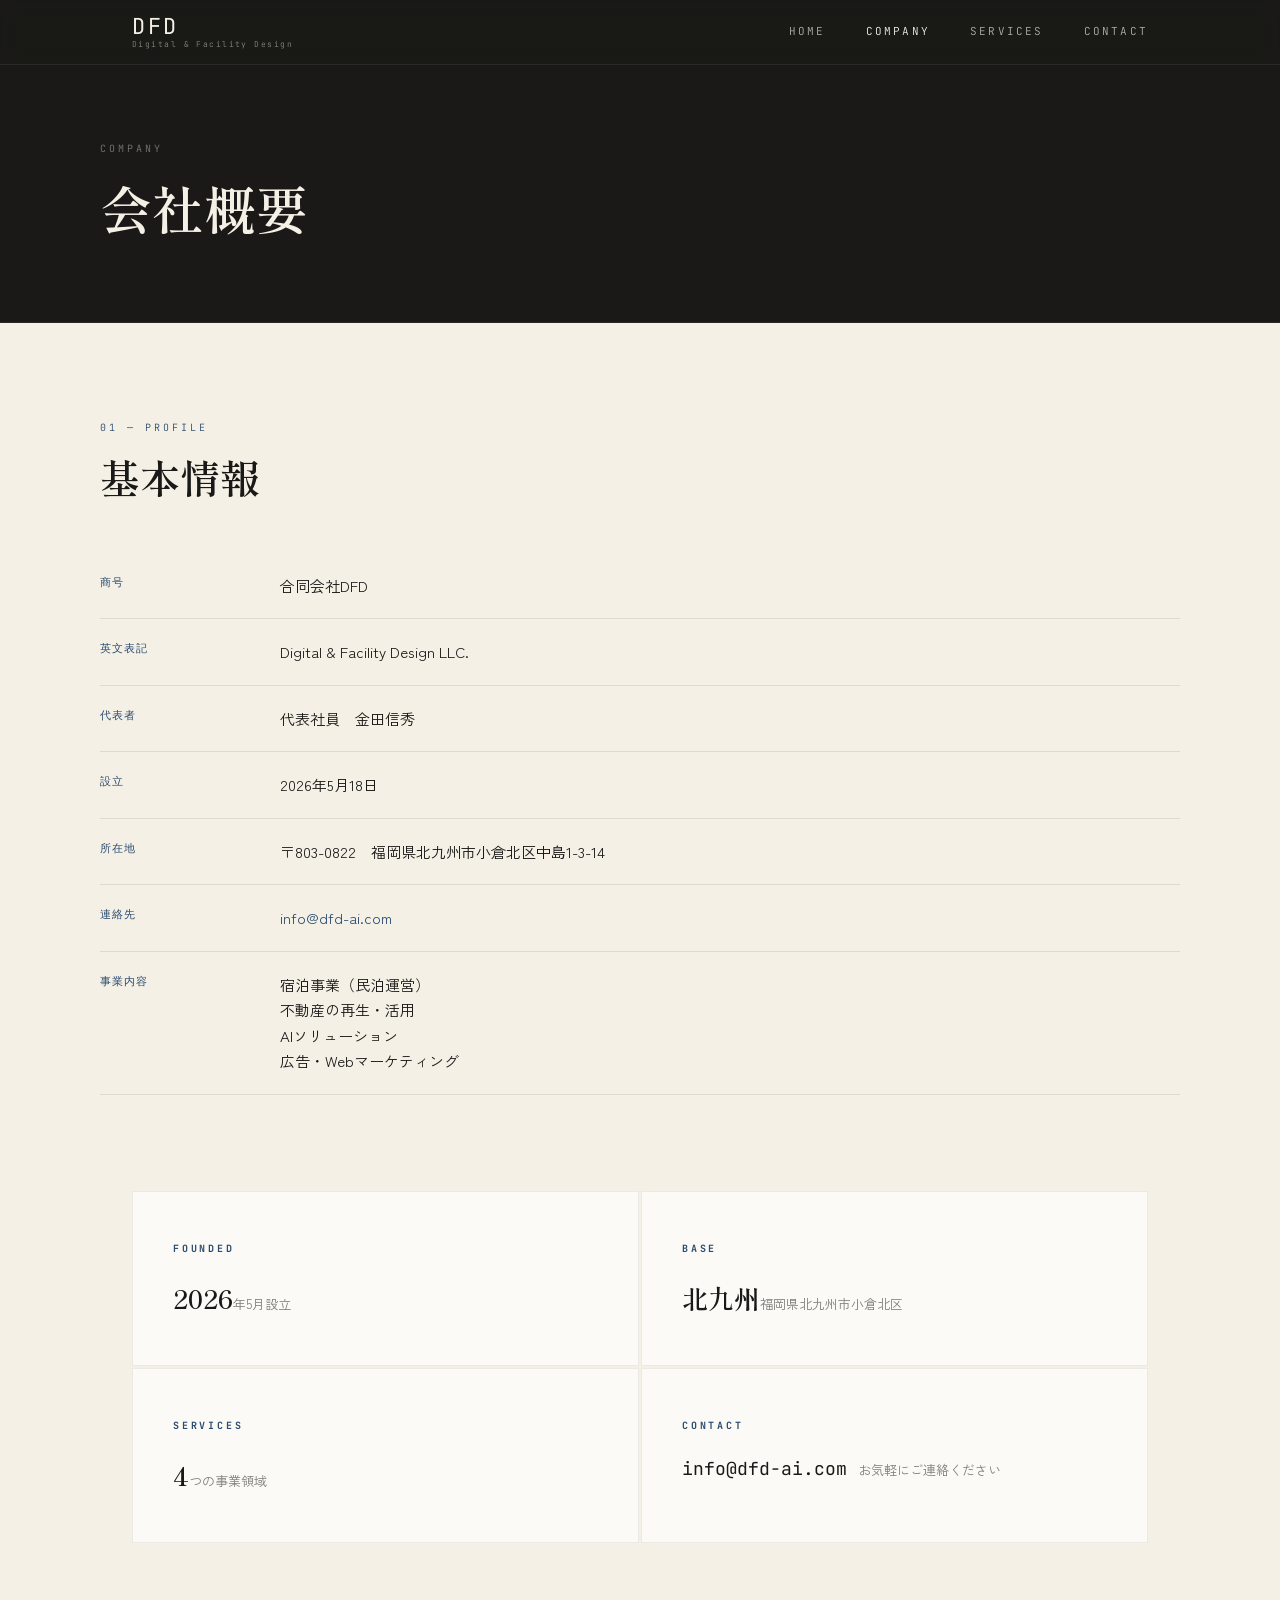
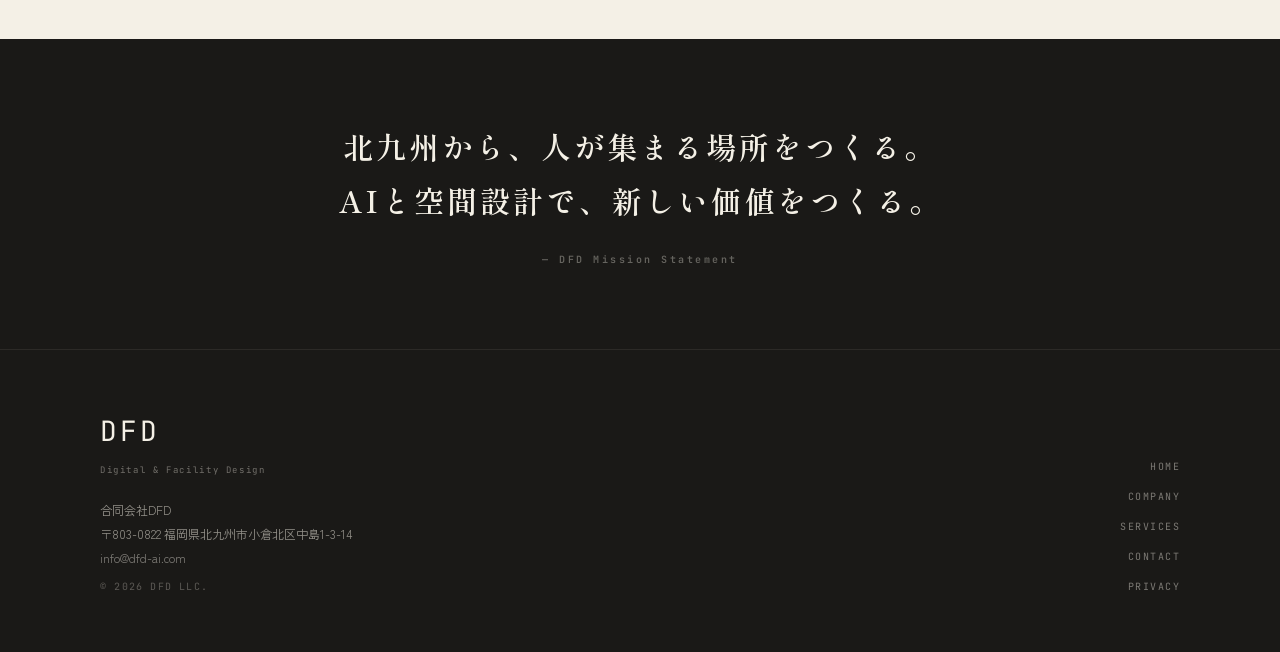
==== company.html @ 22018eb2 "initial commit: DFD corporate site" ====
<!DOCTYPE html>
<html lang="ja">
<head>
  <meta charset="UTF-8">
  <meta name="viewport" content="width=device-width, initial-scale=1.0">
  <title>会社概要 — 合同会社DFD</title>
  <meta name="description" content="合同会社DFDの会社概要。商号・所在地・代表者・設立・事業内容などの基本情報を掲載しています。">

  <!-- OGP -->
  <meta property="og:type"        content="article">
  <meta property="og:title"       content="会社概要 — 合同会社DFD">
  <meta property="og:description" content="合同会社DFDの会社概要。北九州市を拠点に、民泊・不動産再生・AIソリューション・Webマーケティングを手がけます。">
  <meta property="og:url"         content="https://dfd-ai.com/company.html">
  <meta property="og:image"       content="https://dfd-ai.com/ogp.png">
  <meta name="twitter:card"       content="summary_large_image">

  <link rel="icon" type="image/svg+xml" href="favicon.svg">
  <link rel="stylesheet" href="style.css">

  <style>
    .company-grid {
      display: grid;
      grid-template-columns: 1fr 1fr;
      gap: 2px;
      margin-top: 64px;
    }

    .company-block {
      background: var(--hakuji);
      border: 1px solid rgba(26,25,23,0.07);
      padding: 48px 40px;
    }

    .company-block h3 {
      font-family: var(--font-mono);
      font-size: 10px;
      letter-spacing: 0.28em;
      text-transform: uppercase;
      color: var(--aitetsu);
      margin-bottom: 20px;
    }

    .company-block p {
      font-family: var(--font-mincho);
      font-size: 26px;
      font-weight: 600;
      line-height: 1.5;
    }

    .company-block .sub {
      font-family: var(--font-gothic);
      font-size: 13px;
      font-weight: 400;
      color: rgba(26,25,23,0.55);
      margin-top: 6px;
    }

    /* ミッション帯 */
    .mission-band {
      background: var(--sumi);
      padding: 80px 32px;
      text-align: center;
    }

    .mission-band blockquote {
      font-family: var(--font-mincho);
      font-size: clamp(20px, 3vw, 30px);
      font-weight: 600;
      color: var(--kinari);
      line-height: 1.8;
      letter-spacing: 0.1em;
      max-width: 640px;
      margin: 0 auto;
    }

    .mission-band cite {
      display: block;
      font-family: var(--font-mono);
      font-size: 10px;
      font-style: normal;
      letter-spacing: 0.25em;
      color: rgba(244,240,230,0.35);
      margin-top: 24px;
    }

    @media (max-width: 768px) {
      .company-grid { grid-template-columns: 1fr; }
      .company-block { padding: 32px 24px; }
      .mission-band { padding: 60px 20px; }
    }
  </style>
</head>
<body>

<!-- ヘッダー -->
<header class="site-header">
  <div class="header-inner">
    <a href="index.html" class="site-logo">
      <span class="logo-mark">DFD</span>
      <span class="logo-sub">Digital &amp; Facility Design</span>
    </a>
    <button class="nav-toggle" aria-label="メニューを開く" aria-expanded="false">
      <span></span><span></span><span></span>
    </button>
    <nav class="site-nav" aria-label="グローバルナビゲーション">
      <a href="index.html">Home</a>
      <a href="company.html">Company</a>
      <a href="services.html">Services</a>
      <a href="contact.html">Contact</a>
    </nav>
  </div>
</header>

<!-- ページヘッダー -->
<div class="page-hero">
  <div class="page-hero-inner">
    <p class="page-hero-label">Company</p>
    <h1 class="page-hero-title">会社概要</h1>
  </div>
</div>

<!-- 会社概要テーブル -->
<section class="section" aria-labelledby="profile-heading">
  <div class="section-inner">
    <p class="section-label fade-in">01 — Profile</p>
    <h2 id="profile-heading" class="section-heading fade-in">基本情報</h2>

    <div class="fade-in">
      <table class="info-table">
        <tbody>
          <tr>
            <th scope="row">商号</th>
            <td>合同会社DFD</td>
          </tr>
          <tr>
            <th scope="row">英文表記</th>
            <td>Digital &amp; Facility Design LLC.</td>
          </tr>
          <tr>
            <th scope="row">代表者</th>
            <td>代表社員　金田信秀</td>
          </tr>
          <tr>
            <th scope="row">設立</th>
            <td>2026年5月18日</td>
          </tr>
          <tr>
            <th scope="row">所在地</th>
            <!-- TODO: 郵便番号 803-0822 は仮置き。正式な郵便番号を確認後に修正してください -->
            <td>〒803-0822　福岡県北九州市小倉北区中島1-3-14</td>
          </tr>
          <tr>
            <th scope="row">連絡先</th>
            <td><a href="mailto:info@dfd-ai.com">info@dfd-ai.com</a></td>
          </tr>
          <tr>
            <th scope="row">事業内容</th>
            <td>
              宿泊事業（民泊運営）<br>
              不動産の再生・活用<br>
              AIソリューション<br>
              広告・Webマーケティング
            </td>
          </tr>
        </tbody>
      </table>
    </div>
  </div>
</section>

<!-- ハイライト数値 -->
<div class="company-grid" style="max-width:var(--max-w); margin:0 auto; padding:0 32px 96px;">
  <div class="company-block fade-in">
    <h3>Founded</h3>
    <p>2026<span class="sub">年5月設立</span></p>
  </div>
  <div class="company-block fade-in">
    <h3>Base</h3>
    <p>北九州<span class="sub">福岡県北九州市小倉北区</span></p>
  </div>
  <div class="company-block fade-in">
    <h3>Services</h3>
    <p>4<span class="sub">つの事業領域</span></p>
  </div>
  <div class="company-block fade-in">
    <h3>Contact</h3>
    <p style="font-size:18px; font-family:var(--font-mono); font-weight:400;">
      info@dfd-ai.com
      <span class="sub">お気軽にご連絡ください</span>
    </p>
  </div>
</div>

<!-- ミッション -->
<div class="mission-band">
  <blockquote class="fade-in">
    北九州から、人が集まる場所をつくる。<br>
    AIと空間設計で、新しい価値をつくる。
    <cite>— DFD Mission Statement</cite>
  </blockquote>
</div>

<!-- フッター -->
<footer class="site-footer">
  <div class="footer-inner">
    <div>
      <div class="footer-logo-mark">DFD</div>
      <div class="footer-logo-sub">Digital &amp; Facility Design</div>
      <div class="footer-info">
        <!-- TODO: 郵便番号 803-0822 は仮置き。正式な郵便番号を確認後に修正してください -->
        合同会社DFD<br>
        〒803-0822 福岡県北九州市小倉北区中島1-3-14<br>
        <a href="mailto:info@dfd-ai.com" style="color:rgba(244,240,230,0.45);">info@dfd-ai.com</a>
      </div>
      <div class="footer-copy">© 2026 DFD LLC.</div>
    </div>
    <nav class="footer-nav" aria-label="フッターナビゲーション">
      <a href="index.html">Home</a>
      <a href="company.html">Company</a>
      <a href="services.html">Services</a>
      <a href="contact.html">Contact</a>
      <a href="privacy.html">Privacy</a>
    </nav>
  </div>
</footer>

<script src="script.js"></script>
</body>
</html>
---- style.css ----
/* ============================================================
   DFD Corporate Site — Shared Styles
   カラーパレット・タイポグラフィ・共通コンポーネント
   ============================================================ */

@import url('https://fonts.googleapis.com/css2?family=Shippori+Mincho:wght@400;600;800&family=Zen+Kaku+Gothic+New:wght@300;400;500&family=JetBrains+Mono:wght@300;400&display=swap');

/* ---- CSS 変数 ---- */
:root {
  --sumi:    #1A1917;   /* 墨 */
  --kinari:  #F4F0E6;   /* 生成り */
  --aitetsu: #2B4C6F;   /* 藍鉄 */
  --hakuji:  #FBFAF6;   /* 白磁 */
  --akari:   #C8772E;   /* 燈 */

  --font-mincho: 'Shippori Mincho', 'Hiragino Mincho ProN', serif;
  --font-gothic: 'Zen Kaku Gothic New', 'Hiragino Kaku Gothic ProN', sans-serif;
  --font-mono:   'JetBrains Mono', monospace;

  --max-w: 1080px;
  --section-py: 96px;
}

/* ---- リセット ---- */
*, *::before, *::after { box-sizing: border-box; margin: 0; padding: 0; }

html {
  scroll-behavior: smooth;
  font-size: 16px;
}

body {
  background: var(--kinari);
  color: var(--sumi);
  font-family: var(--font-gothic);
  font-weight: 400;
  line-height: 1.8;
  -webkit-font-smoothing: antialiased;
}

img { display: block; max-width: 100%; }
a { color: var(--aitetsu); text-decoration: none; }
a:hover { color: var(--akari); }

/* ---- prefers-reduced-motion ---- */
@media (prefers-reduced-motion: reduce) {
  *, *::before, *::after {
    animation-duration: 0.01ms !important;
    animation-iteration-count: 1 !important;
    transition-duration: 0.01ms !important;
  }
  html { scroll-behavior: auto; }
}

/* ============================================================
   ヘッダー
   ============================================================ */
.site-header {
  position: fixed;
  top: 0; left: 0; right: 0;
  z-index: 100;
  background: rgba(26, 25, 23, 0.92);
  backdrop-filter: blur(8px);
  border-bottom: 1px solid rgba(244, 240, 230, 0.08);
}

.header-inner {
  max-width: var(--max-w);
  margin: 0 auto;
  padding: 0 32px;
  height: 64px;
  display: flex;
  align-items: center;
  justify-content: space-between;
}

.site-logo {
  display: flex;
  flex-direction: column;
  line-height: 1;
  text-decoration: none;
}

.logo-mark {
  font-family: var(--font-mono);
  font-size: 22px;
  font-weight: 400;
  letter-spacing: 0.12em;
  color: var(--kinari);
}

.logo-sub {
  font-family: var(--font-mono);
  font-size: 8px;
  font-weight: 300;
  letter-spacing: 0.18em;
  color: rgba(244, 240, 230, 0.5);
  margin-top: 2px;
}

/* ハンバーガー（モバイル） */
.nav-toggle {
  display: none;
  background: none;
  border: none;
  cursor: pointer;
  padding: 8px;
  flex-direction: column;
  gap: 5px;
}

.nav-toggle span {
  display: block;
  width: 22px;
  height: 1px;
  background: var(--kinari);
  transition: transform 0.3s, opacity 0.3s;
}

.nav-toggle.open span:nth-child(1) { transform: translateY(6px) rotate(45deg); }
.nav-toggle.open span:nth-child(2) { opacity: 0; }
.nav-toggle.open span:nth-child(3) { transform: translateY(-6px) rotate(-45deg); }

/* サイトナビ */
.site-nav {
  display: flex;
  gap: 40px;
  align-items: center;
}

.site-nav a {
  font-family: var(--font-mono);
  font-size: 11px;
  font-weight: 300;
  letter-spacing: 0.2em;
  color: rgba(244, 240, 230, 0.7);
  text-transform: uppercase;
  transition: color 0.2s;
}

.site-nav a:hover,
.site-nav a.current { color: var(--kinari); }

/* ============================================================
   フッター
   ============================================================ */
.site-footer {
  background: var(--sumi);
  color: rgba(244, 240, 230, 0.55);
  padding: 56px 32px;
  border-top: 1px solid rgba(244, 240, 230, 0.08);
}

.footer-inner {
  max-width: var(--max-w);
  margin: 0 auto;
  display: grid;
  grid-template-columns: 1fr auto;
  gap: 40px;
  align-items: end;
}

.footer-logo-mark {
  font-family: var(--font-mono);
  font-size: 28px;
  font-weight: 400;
  letter-spacing: 0.1em;
  color: var(--kinari);
  margin-bottom: 6px;
}

.footer-logo-sub {
  font-family: var(--font-mono);
  font-size: 9px;
  letter-spacing: 0.18em;
  color: rgba(244, 240, 230, 0.4);
  margin-bottom: 20px;
}

.footer-info {
  font-size: 12px;
  line-height: 2;
}

.footer-nav {
  display: flex;
  flex-direction: column;
  gap: 12px;
  text-align: right;
}

.footer-nav a {
  font-family: var(--font-mono);
  font-size: 10px;
  letter-spacing: 0.15em;
  color: rgba(244, 240, 230, 0.45);
  text-transform: uppercase;
  transition: color 0.2s;
}

.footer-nav a:hover { color: var(--kinari); }

.footer-copy {
  font-family: var(--font-mono);
  font-size: 10px;
  letter-spacing: 0.12em;
  color: rgba(244, 240, 230, 0.3);
  margin-top: 8px;
}

/* ============================================================
   共通セクション部品
   ============================================================ */
.section {
  padding: var(--section-py) 32px;
}

.section--dark {
  background: var(--sumi);
  color: var(--kinari);
}

.section-inner {
  max-width: var(--max-w);
  margin: 0 auto;
}

.section-label {
  font-family: var(--font-mono);
  font-size: 10px;
  font-weight: 300;
  letter-spacing: 0.3em;
  text-transform: uppercase;
  color: var(--aitetsu);
  margin-bottom: 12px;
}

.section--dark .section-label { color: rgba(244, 240, 230, 0.45); }

.section-heading {
  font-family: var(--font-mincho);
  font-size: clamp(26px, 4vw, 40px);
  font-weight: 600;
  line-height: 1.4;
  color: var(--sumi);
  margin-bottom: 48px;
}

.section--dark .section-heading { color: var(--kinari); }

/* セパレーター */
.sep {
  width: 40px;
  height: 1px;
  background: var(--aitetsu);
  margin: 20px 0 48px;
}

/* フェードイン */
.fade-in {
  opacity: 0;
  transform: translateY(20px);
  transition: opacity 0.7s ease, transform 0.7s ease;
}

.fade-in.visible {
  opacity: 1;
  transform: translateY(0);
}

/* ============================================================
   ページヘッダー（hero 以外のページ用）
   ============================================================ */
.page-hero {
  background: var(--sumi);
  padding: 140px 32px 80px;
  border-bottom: 1px solid rgba(244, 240, 230, 0.08);
}

.page-hero-inner {
  max-width: var(--max-w);
  margin: 0 auto;
}

.page-hero-label {
  font-family: var(--font-mono);
  font-size: 10px;
  letter-spacing: 0.3em;
  text-transform: uppercase;
  color: rgba(244, 240, 230, 0.4);
  margin-bottom: 16px;
}

.page-hero-title {
  font-family: var(--font-mincho);
  font-size: clamp(32px, 5vw, 52px);
  font-weight: 600;
  color: var(--kinari);
  line-height: 1.3;
}

/* ============================================================
   カード
   ============================================================ */
.card {
  background: var(--hakuji);
  border: 1px solid rgba(26, 25, 23, 0.08);
  padding: 40px;
}

.card-num {
  font-family: var(--font-mono);
  font-size: 11px;
  letter-spacing: 0.25em;
  color: var(--aitetsu);
  margin-bottom: 20px;
}

.card-title {
  font-family: var(--font-mincho);
  font-size: 22px;
  font-weight: 600;
  margin-bottom: 16px;
}

.card-body {
  font-size: 14px;
  line-height: 1.9;
  color: rgba(26, 25, 23, 0.75);
}

/* ============================================================
   ボタン
   ============================================================ */
.btn {
  display: inline-block;
  font-family: var(--font-mono);
  font-size: 11px;
  letter-spacing: 0.2em;
  text-transform: uppercase;
  padding: 14px 36px;
  border: 1px solid currentColor;
  transition: background 0.25s, color 0.25s, border-color 0.25s;
  cursor: pointer;
}

.btn--light {
  color: var(--kinari);
  border-color: rgba(244, 240, 230, 0.4);
}

.btn--light:hover {
  background: var(--akari);
  border-color: var(--akari);
  color: var(--kinari);
}

.btn--dark {
  color: var(--sumi);
  border-color: var(--sumi);
}

.btn--dark:hover {
  background: var(--akari);
  border-color: var(--akari);
  color: var(--kinari);
}

/* ============================================================
   テーブル（会社概要）
   ============================================================ */
.info-table {
  width: 100%;
  border-collapse: collapse;
}

.info-table tr {
  border-bottom: 1px solid rgba(26, 25, 23, 0.1);
}

.info-table th {
  font-family: var(--font-mono);
  font-size: 11px;
  font-weight: 400;
  letter-spacing: 0.1em;
  color: var(--aitetsu);
  text-align: left;
  padding: 20px 32px 20px 0;
  width: 180px;
  vertical-align: top;
  white-space: nowrap;
}

.info-table td {
  font-size: 15px;
  padding: 20px 0;
  vertical-align: top;
  line-height: 1.7;
}

/* ============================================================
   レスポンシブ
   ============================================================ */
@media (max-width: 768px) {
  :root { --section-py: 64px; }

  .nav-toggle { display: flex; }

  .site-nav {
    display: none;
    position: absolute;
    top: 64px; left: 0; right: 0;
    background: rgba(26, 25, 23, 0.97);
    flex-direction: column;
    gap: 0;
    padding: 16px 0;
    border-bottom: 1px solid rgba(244, 240, 230, 0.08);
  }

  .site-nav.open { display: flex; }

  .site-nav a {
    padding: 14px 32px;
    font-size: 12px;
  }

  .header-inner { padding: 0 20px; }

  .footer-inner {
    grid-template-columns: 1fr;
  }

  .footer-nav { text-align: left; }

  .section { padding: var(--section-py) 20px; }

  .page-hero { padding: 120px 20px 60px; }

  .info-table th {
    width: 120px;
    font-size: 10px;
    padding-right: 16px;
  }

  .card { padding: 28px 24px; }
}

@media (max-width: 480px) {
  .info-table { display: block; }
  .info-table tr { display: block; padding: 16px 0; }
  .info-table th {
    display: block;
    width: auto;
    padding: 0 0 4px;
    font-size: 10px;
  }
  .info-table td { display: block; padding: 0; font-size: 14px; }
}
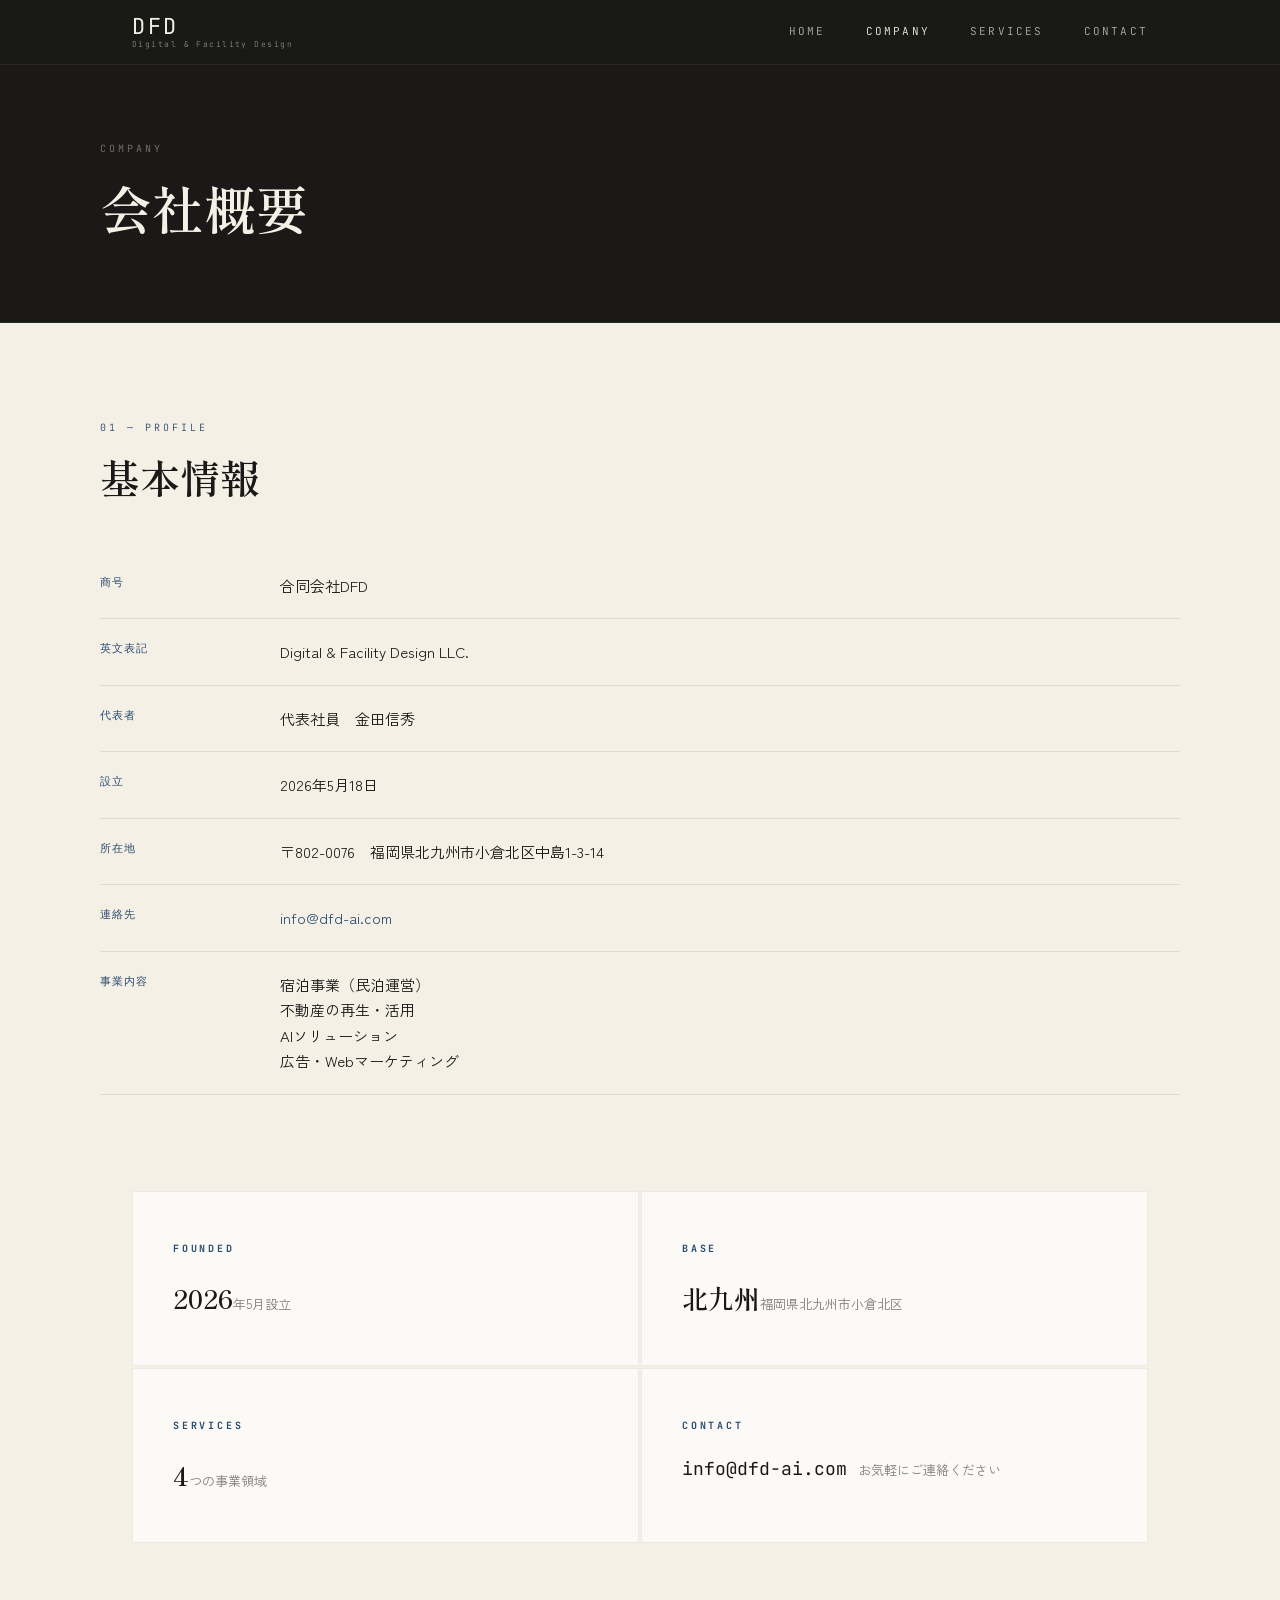
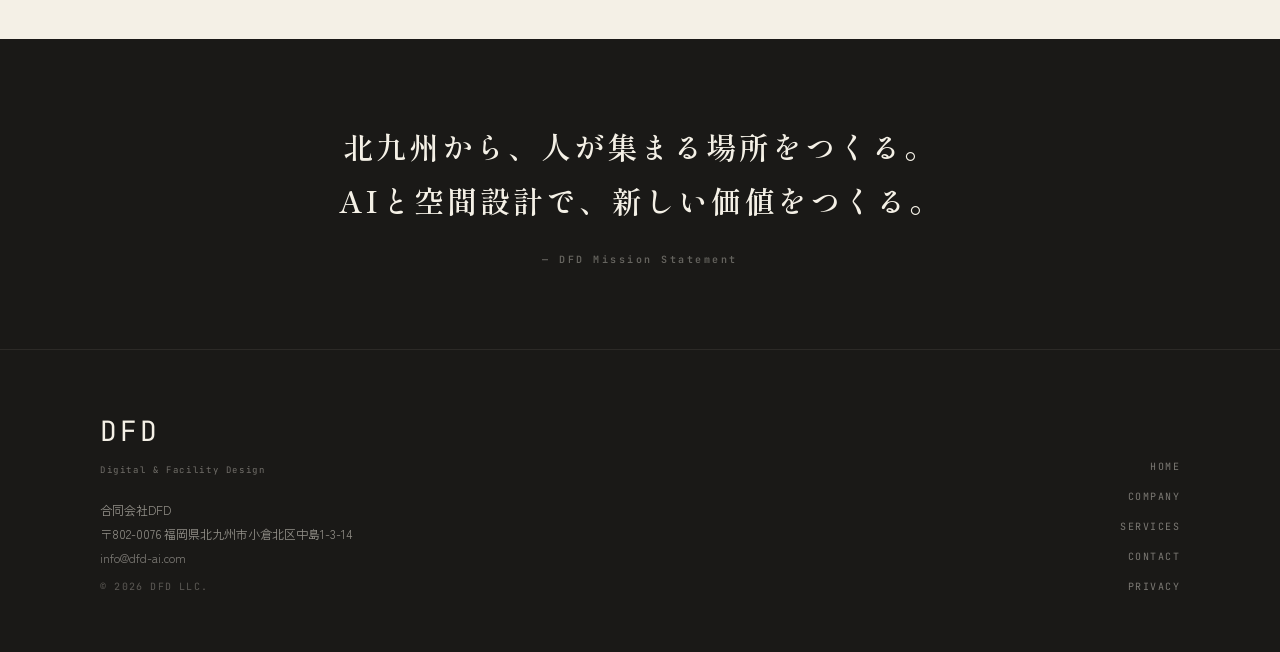
==== commit d52728cd: "fix: 郵便番号を 803-0822 から 802-0076 に修正、TODOコメントを削除 Co-Authored-By: Claude Sonnet 4.6 <noreply@anthropic" ====
--- a/company.html
+++ b/company.html
@@ -1,4 +1,4 @@
-<!DOCTYPE html>
+﻿<!DOCTYPE html>
 <html lang="ja">
 <head>
   <meta charset="UTF-8">
@@ -146,8 +146,7 @@
           </tr>
           <tr>
             <th scope="row">所在地</th>
-            <!-- TODO: 郵便番号 803-0822 は仮置き。正式な郵便番号を確認後に修正してください -->
-            <td>〒803-0822　福岡県北九州市小倉北区中島1-3-14</td>
+            <td>〒802-0076　福岡県北九州市小倉北区中島1-3-14</td>
           </tr>
           <tr>
             <th scope="row">連絡先</th>
@@ -207,9 +206,8 @@
       <div class="footer-logo-mark">DFD</div>
       <div class="footer-logo-sub">Digital &amp; Facility Design</div>
       <div class="footer-info">
-        <!-- TODO: 郵便番号 803-0822 は仮置き。正式な郵便番号を確認後に修正してください -->
         合同会社DFD<br>
-        〒803-0822 福岡県北九州市小倉北区中島1-3-14<br>
+        〒802-0076 福岡県北九州市小倉北区中島1-3-14<br>
         <a href="mailto:info@dfd-ai.com" style="color:rgba(244,240,230,0.45);">info@dfd-ai.com</a>
       </div>
       <div class="footer-copy">© 2026 DFD LLC.</div>
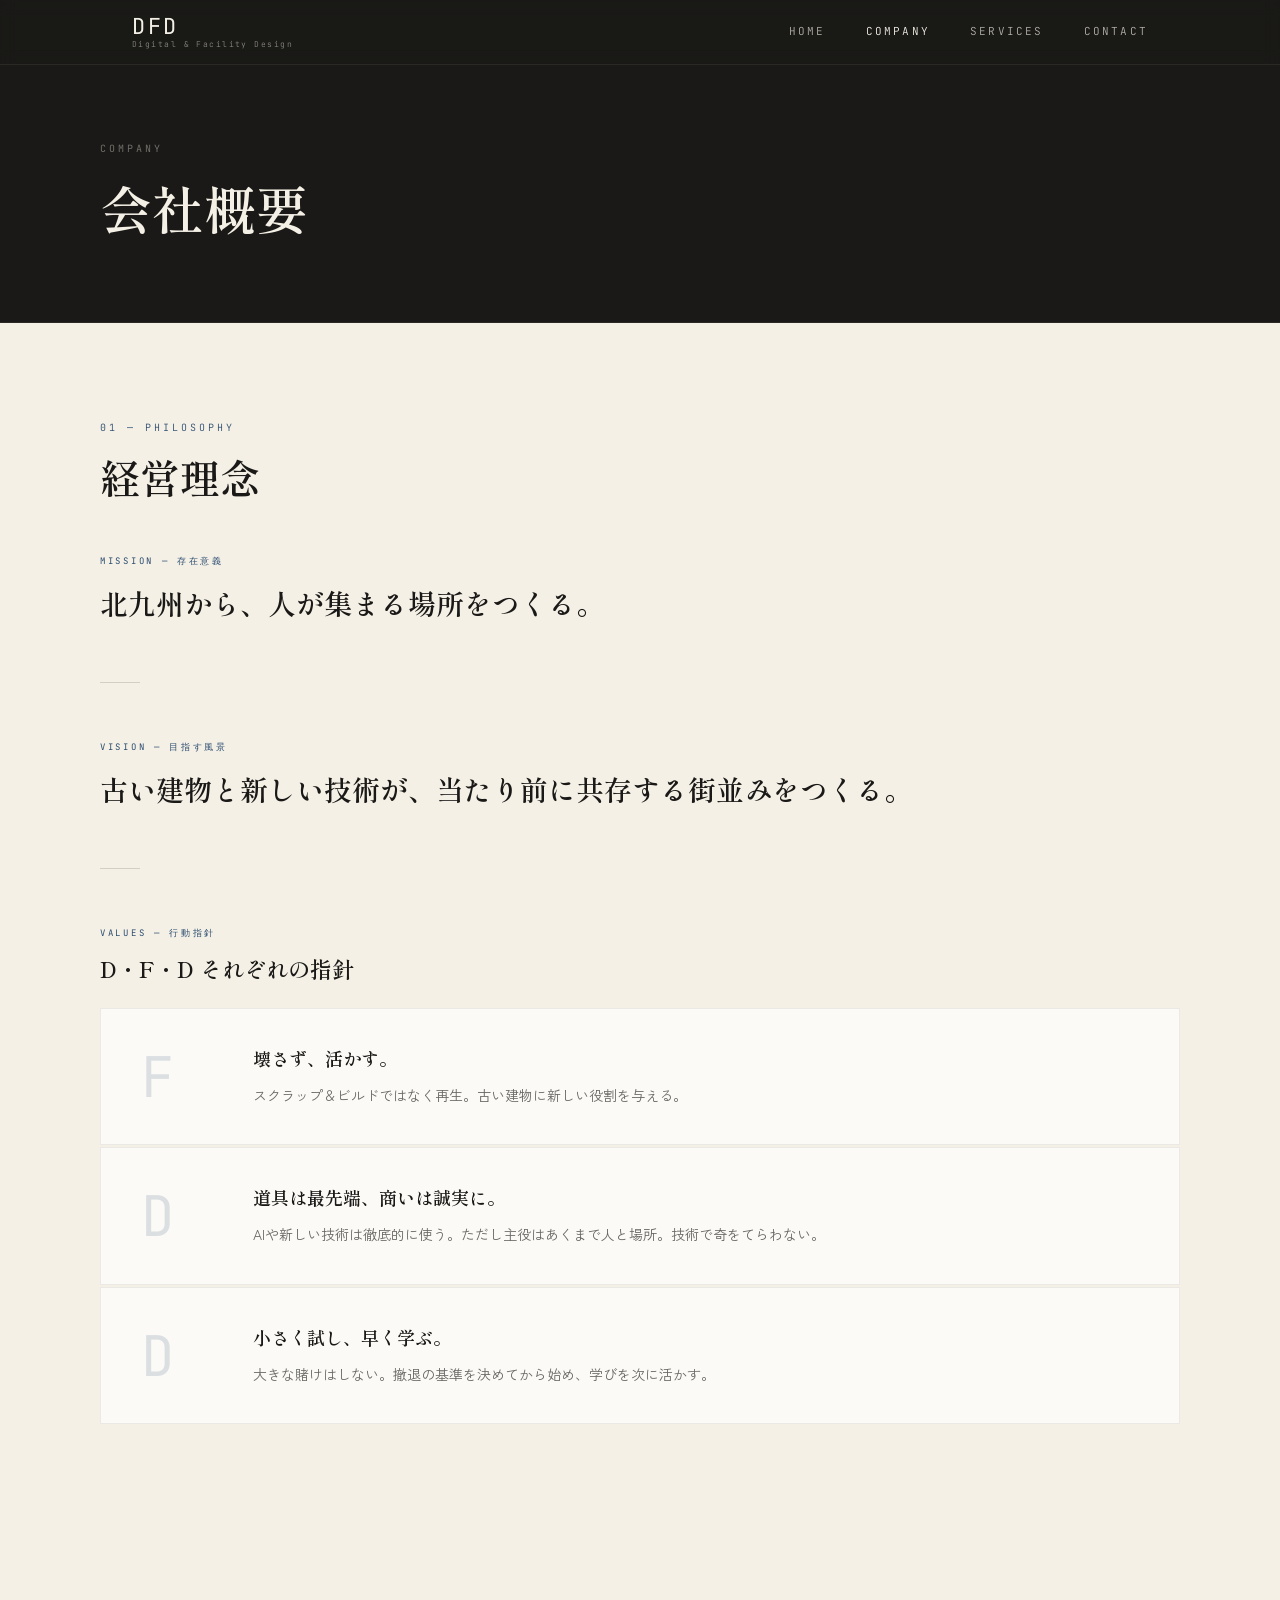
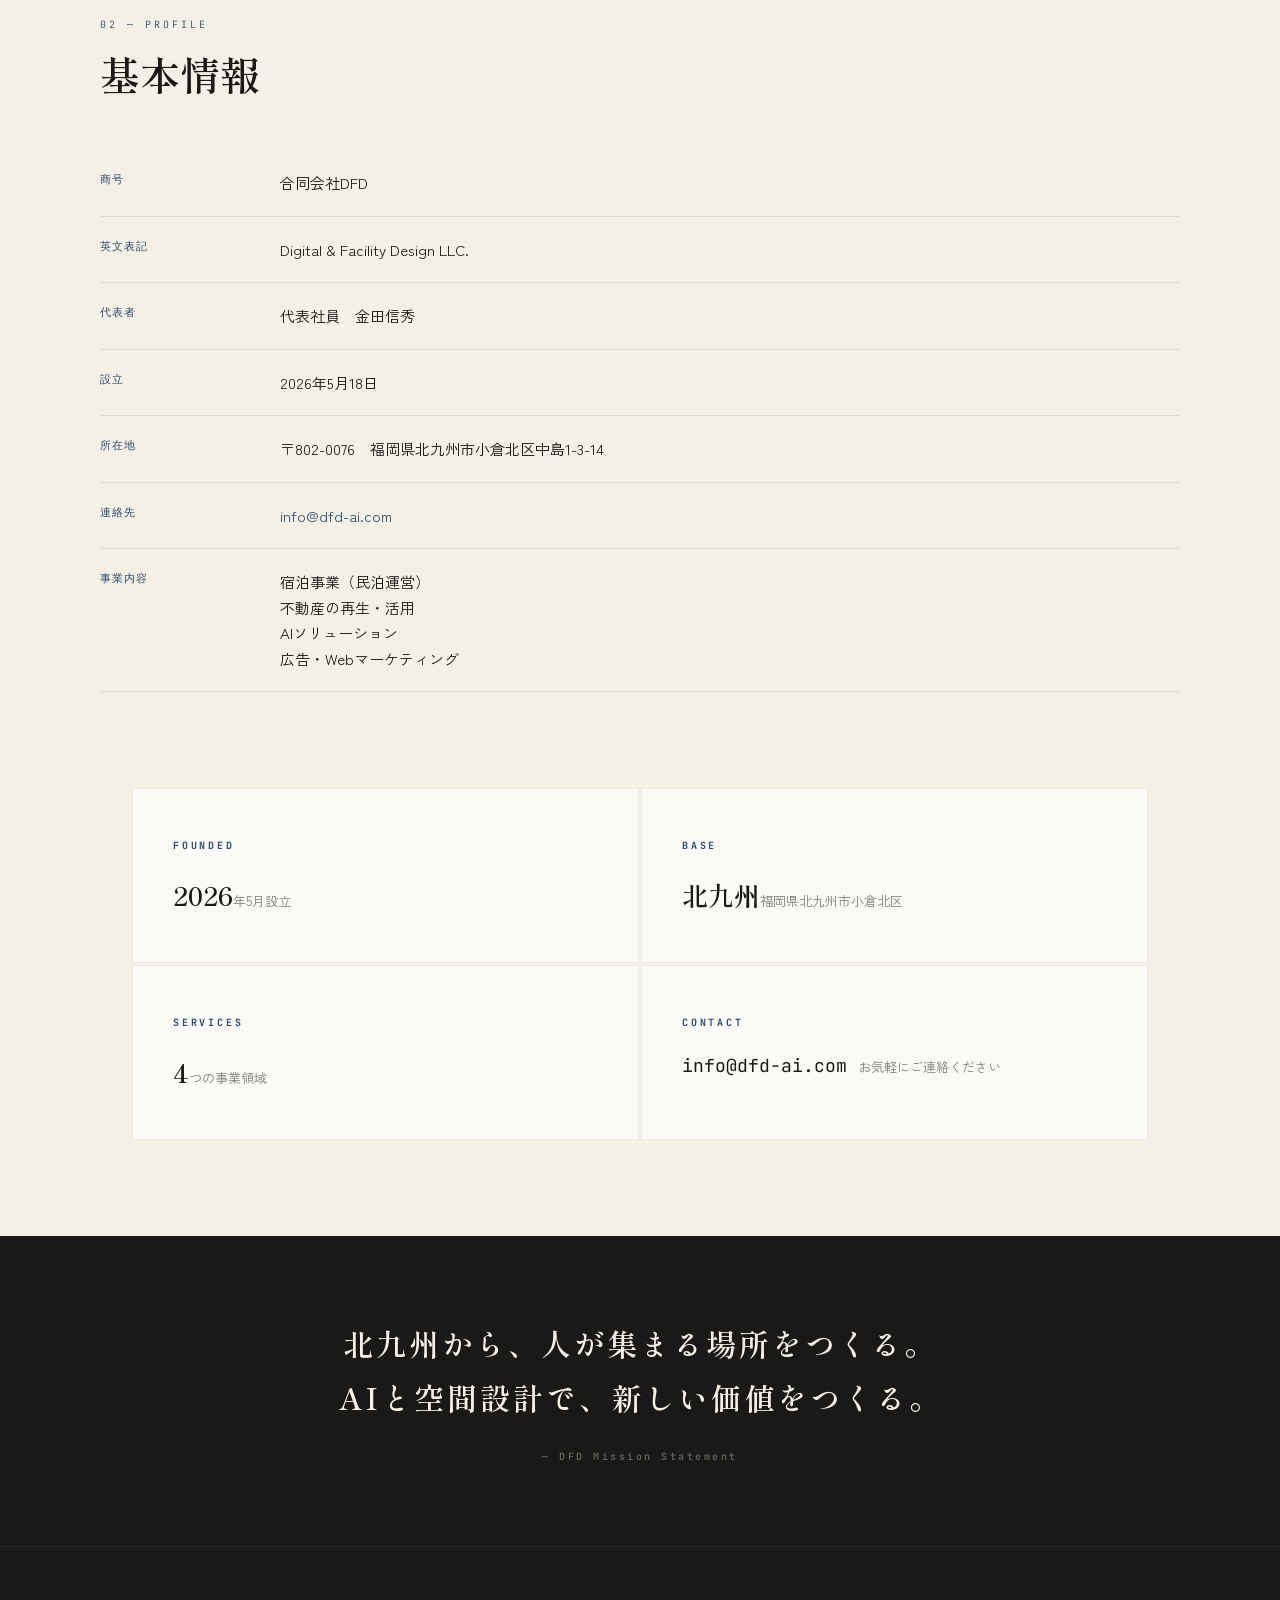
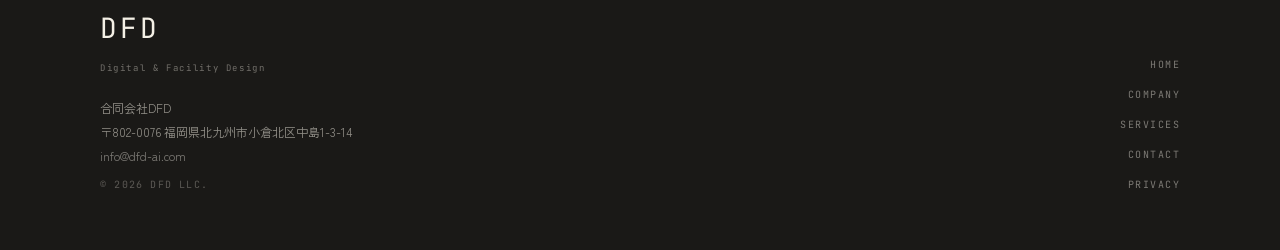
==== commit e0164793: "feat: 経営理念（ミッション・ビジョン・バリュー）を追加 - company.html: PHILOSOPHYセクションを新設（セクション01）   ミッション／ビジョン／バリュー(F・D・D)を" ====
--- a/company.html
+++ b/company.html
@@ -83,10 +83,110 @@
       margin-top: 24px;
     }
 
+    /* ---- 理念セクション ---- */
+    .philosophy-section {
+      padding: var(--section-py) 32px;
+      background: var(--kinari);
+    }
+
+    .philosophy-inner {
+      max-width: var(--max-w);
+      margin: 0 auto;
+    }
+
+    /* ミッション・ビジョン */
+    .phil-block {
+      margin-bottom: 56px;
+    }
+
+    .phil-block-label {
+      font-family: var(--font-mono);
+      font-size: 9px;
+      letter-spacing: 0.3em;
+      text-transform: uppercase;
+      color: var(--aitetsu);
+      margin-bottom: 12px;
+    }
+
+    .phil-block-text {
+      font-family: var(--font-mincho);
+      font-size: clamp(20px, 2.8vw, 28px);
+      font-weight: 600;
+      line-height: 1.6;
+      color: var(--sumi);
+    }
+
+    .phil-block-sub {
+      font-size: 14px;
+      line-height: 1.9;
+      color: rgba(26,25,23,0.6);
+      margin-top: 8px;
+    }
+
+    /* バリュー */
+    .values-list {
+      display: flex;
+      flex-direction: column;
+      gap: 2px;
+      margin-top: 16px;
+    }
+
+    .value-item {
+      display: grid;
+      grid-template-columns: 80px 1fr;
+      gap: 32px;
+      align-items: start;
+      background: var(--hakuji);
+      border: 1px solid rgba(26,25,23,0.07);
+      padding: 36px 40px;
+    }
+
+    .value-letter {
+      font-family: var(--font-mono);
+      font-size: 56px;
+      font-weight: 400;
+      color: rgba(43,76,111,0.15);
+      line-height: 1;
+      letter-spacing: -0.02em;
+      padding-top: 4px;
+    }
+
+    .value-content {}
+
+    .value-title {
+      font-family: var(--font-mincho);
+      font-size: 18px;
+      font-weight: 600;
+      color: var(--sumi);
+      margin-bottom: 10px;
+      line-height: 1.5;
+    }
+
+    .value-body {
+      font-size: 14px;
+      line-height: 1.9;
+      color: rgba(26,25,23,0.65);
+    }
+
+    /* 理念セパレーター */
+    .phil-sep {
+      width: 40px;
+      height: 1px;
+      background: rgba(26,25,23,0.15);
+      margin: 56px 0;
+    }
+
     @media (max-width: 768px) {
       .company-grid { grid-template-columns: 1fr; }
       .company-block { padding: 32px 24px; }
       .mission-band { padding: 60px 20px; }
+      .philosophy-section { padding: var(--section-py) 20px; }
+      .value-item {
+        grid-template-columns: 52px 1fr;
+        gap: 20px;
+        padding: 28px 24px;
+      }
+      .value-letter { font-size: 40px; }
     }
   </style>
 </head>
@@ -119,10 +219,63 @@
   </div>
 </div>
 
+<!-- 経営理念 -->
+<section class="philosophy-section" aria-labelledby="philosophy-heading">
+  <div class="philosophy-inner">
+    <p class="section-label fade-in">01 — Philosophy</p>
+    <h2 id="philosophy-heading" class="section-heading fade-in">経営理念</h2>
+
+    <!-- ミッション -->
+    <div class="phil-block fade-in">
+      <p class="phil-block-label">Mission — 存在意義</p>
+      <p class="phil-block-text">北九州から、人が集まる場所をつくる。</p>
+    </div>
+
+    <div class="phil-sep" aria-hidden="true"></div>
+
+    <!-- ビジョン -->
+    <div class="phil-block fade-in">
+      <p class="phil-block-label">Vision — 目指す風景</p>
+      <p class="phil-block-text">古い建物と新しい技術が、当たり前に共存する街並みをつくる。</p>
+    </div>
+
+    <div class="phil-sep" aria-hidden="true"></div>
+
+    <!-- バリュー -->
+    <div class="fade-in">
+      <p class="phil-block-label">Values — 行動指針</p>
+      <p class="section-heading" style="font-size:clamp(18px,2.2vw,22px); margin-bottom:24px;">D・F・D それぞれの指針</p>
+      <div class="values-list">
+        <div class="value-item">
+          <div class="value-letter" aria-hidden="true">F</div>
+          <div class="value-content">
+            <p class="value-title">壊さず、活かす。</p>
+            <p class="value-body">スクラップ＆ビルドではなく再生。古い建物に新しい役割を与える。</p>
+          </div>
+        </div>
+        <div class="value-item">
+          <div class="value-letter" aria-hidden="true">D</div>
+          <div class="value-content">
+            <p class="value-title">道具は最先端、商いは誠実に。</p>
+            <p class="value-body">AIや新しい技術は徹底的に使う。ただし主役はあくまで人と場所。技術で奇をてらわない。</p>
+          </div>
+        </div>
+        <div class="value-item">
+          <div class="value-letter" aria-hidden="true">D</div>
+          <div class="value-content">
+            <p class="value-title">小さく試し、早く学ぶ。</p>
+            <p class="value-body">大きな賭けはしない。撤退の基準を決めてから始め、学びを次に活かす。</p>
+          </div>
+        </div>
+      </div>
+    </div>
+  </div>
+</section>
+
 <!-- 会社概要テーブル -->
 <section class="section" aria-labelledby="profile-heading">
   <div class="section-inner">
-    <p class="section-label fade-in">01 — Profile</p>
+    <p class="section-label fade-in">02 — Profile</p>
     <h2 id="profile-heading" class="section-heading fade-in">基本情報</h2>
 
     <div class="fade-in">
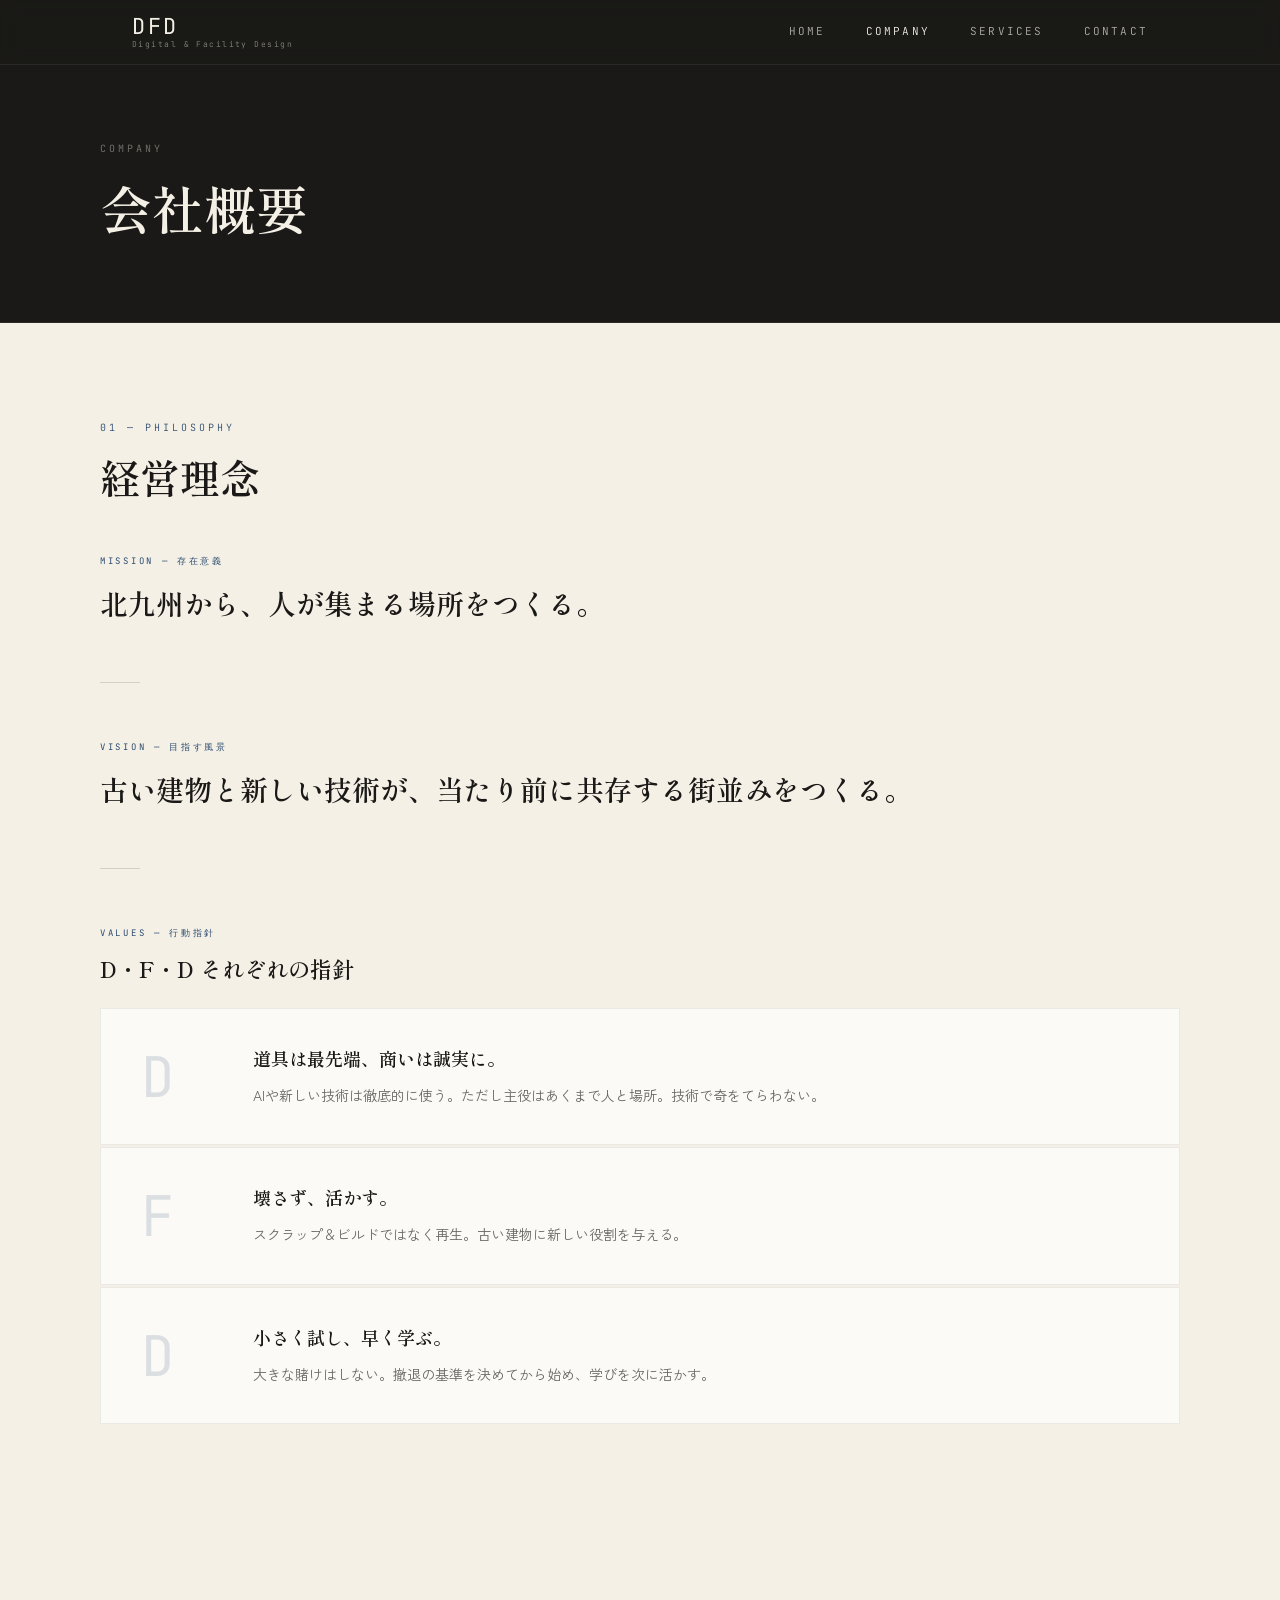
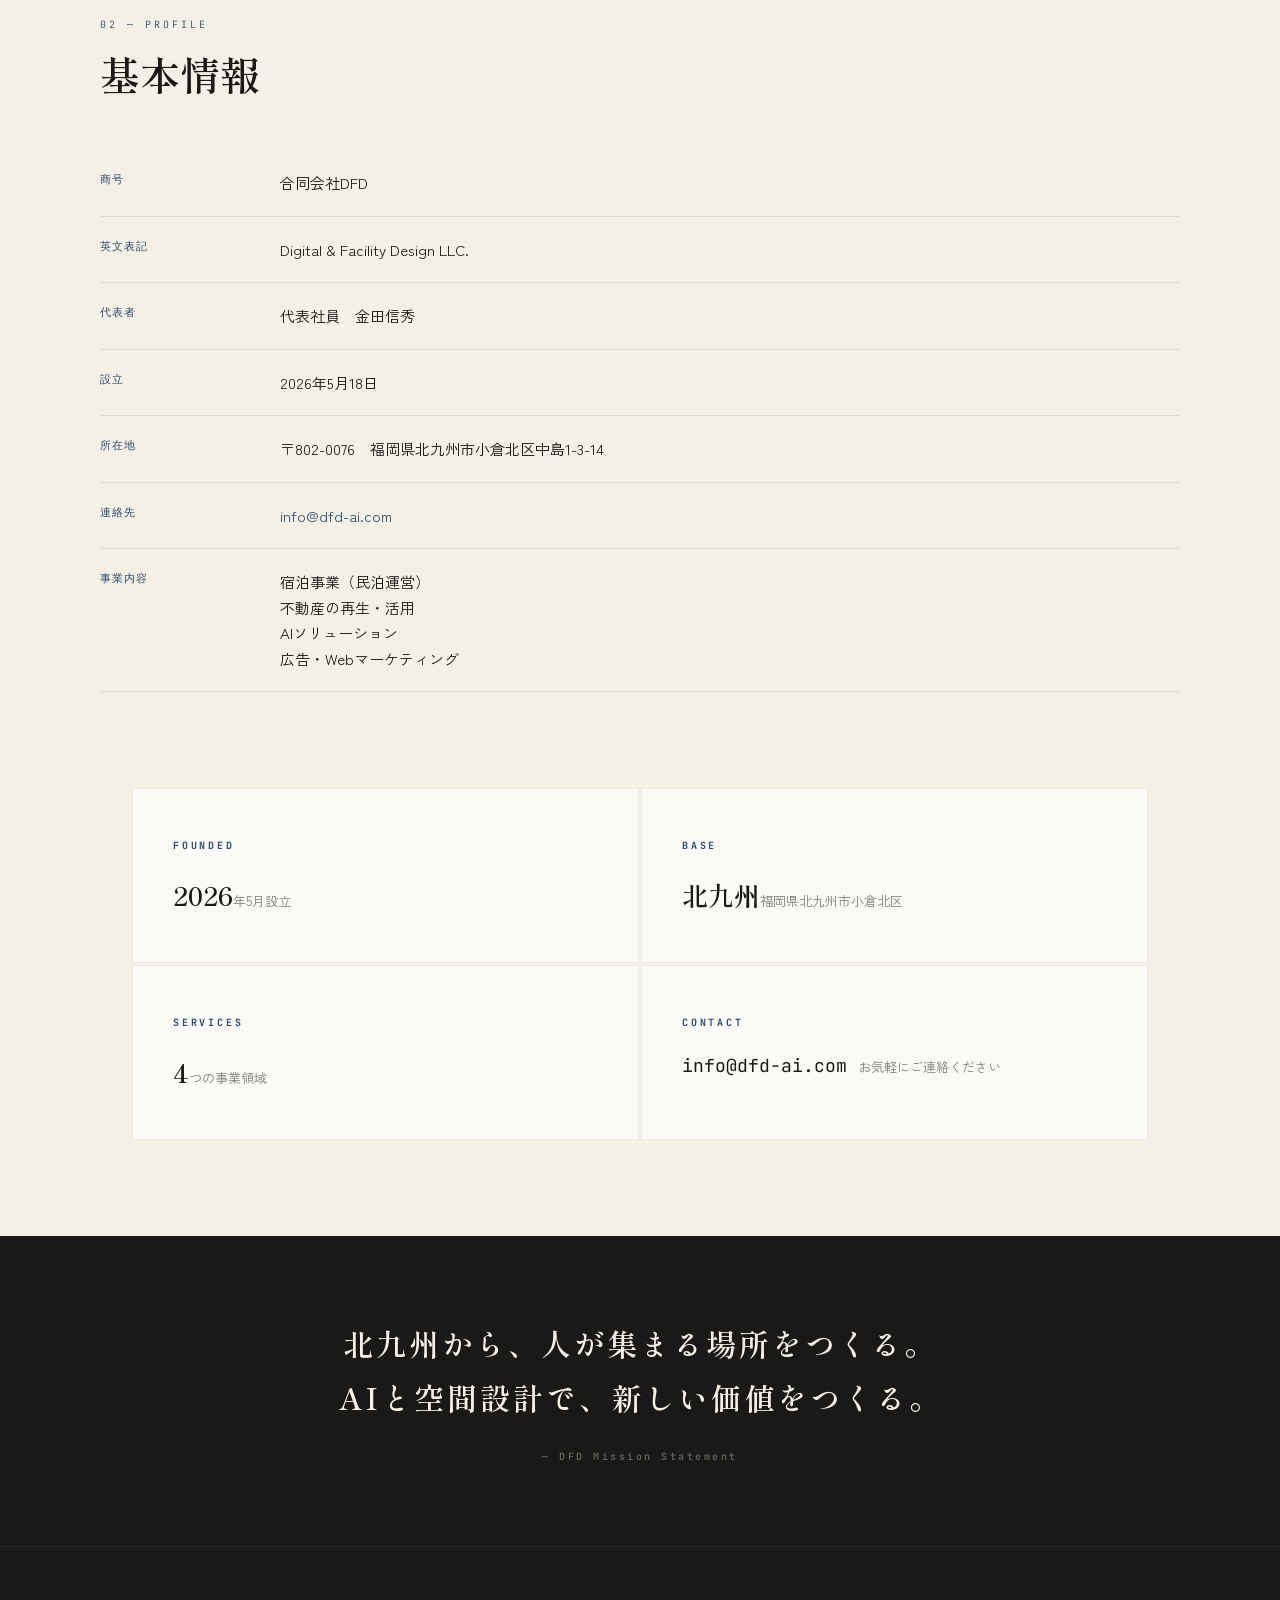
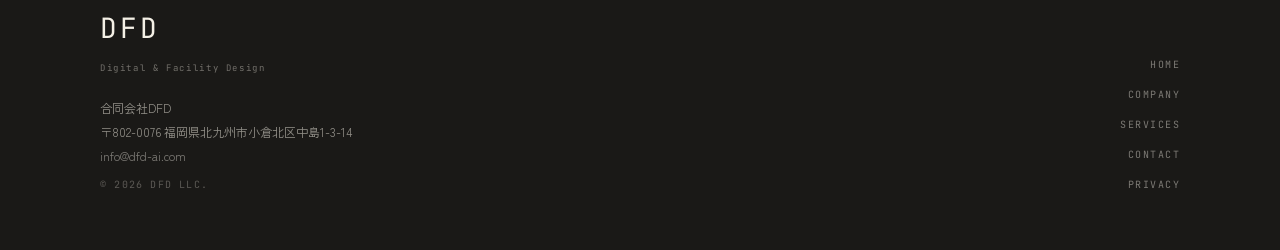
==== commit 5565f81c: "fix: バリューの並びを社名 DFD の頭文字順（D→F→D）に修正 D=Digital（道具は最先端、商いは誠実に。） F=Facility（壊さず、活かす。） D=Design（小さく試し、早く" ====
--- a/company.html
+++ b/company.html
@@ -247,17 +247,17 @@
       <p class="section-heading" style="font-size:clamp(18px,2.2vw,22px); margin-bottom:24px;">D・F・D それぞれの指針</p>
       <div class="values-list">
         <div class="value-item">
+          <div class="value-letter" aria-hidden="true">D</div>
+          <div class="value-content">
+            <p class="value-title">道具は最先端、商いは誠実に。</p>
+            <p class="value-body">AIや新しい技術は徹底的に使う。ただし主役はあくまで人と場所。技術で奇をてらわない。</p>
+          </div>
+        </div>
+        <div class="value-item">
           <div class="value-letter" aria-hidden="true">F</div>
           <div class="value-content">
             <p class="value-title">壊さず、活かす。</p>
             <p class="value-body">スクラップ＆ビルドではなく再生。古い建物に新しい役割を与える。</p>
-          </div>
-        </div>
-        <div class="value-item">
-          <div class="value-letter" aria-hidden="true">D</div>
-          <div class="value-content">
-            <p class="value-title">道具は最先端、商いは誠実に。</p>
-            <p class="value-body">AIや新しい技術は徹底的に使う。ただし主役はあくまで人と場所。技術で奇をてらわない。</p>
           </div>
         </div>
         <div class="value-item">
--- a/style.css
+++ b/style.css
@@ -1,9 +1,9 @@
+@import url('https://fonts.googleapis.com/css2?family=Shippori+Mincho:wght@400;600;800&family=Zen+Kaku+Gothic+New:wght@300;400;500&family=JetBrains+Mono:wght@300;400&display=swap');
+
 /* ============================================================
    DFD Corporate Site — Shared Styles
    カラーパレット・タイポグラフィ・共通コンポーネント
    ============================================================ */
-
-@import url('https://fonts.googleapis.com/css2?family=Shippori+Mincho:wght@400;600;800&family=Zen+Kaku+Gothic+New:wght@300;400;500&family=JetBrains+Mono:wght@300;400&display=swap');
 
 /* ---- CSS 変数 ---- */
 :root {
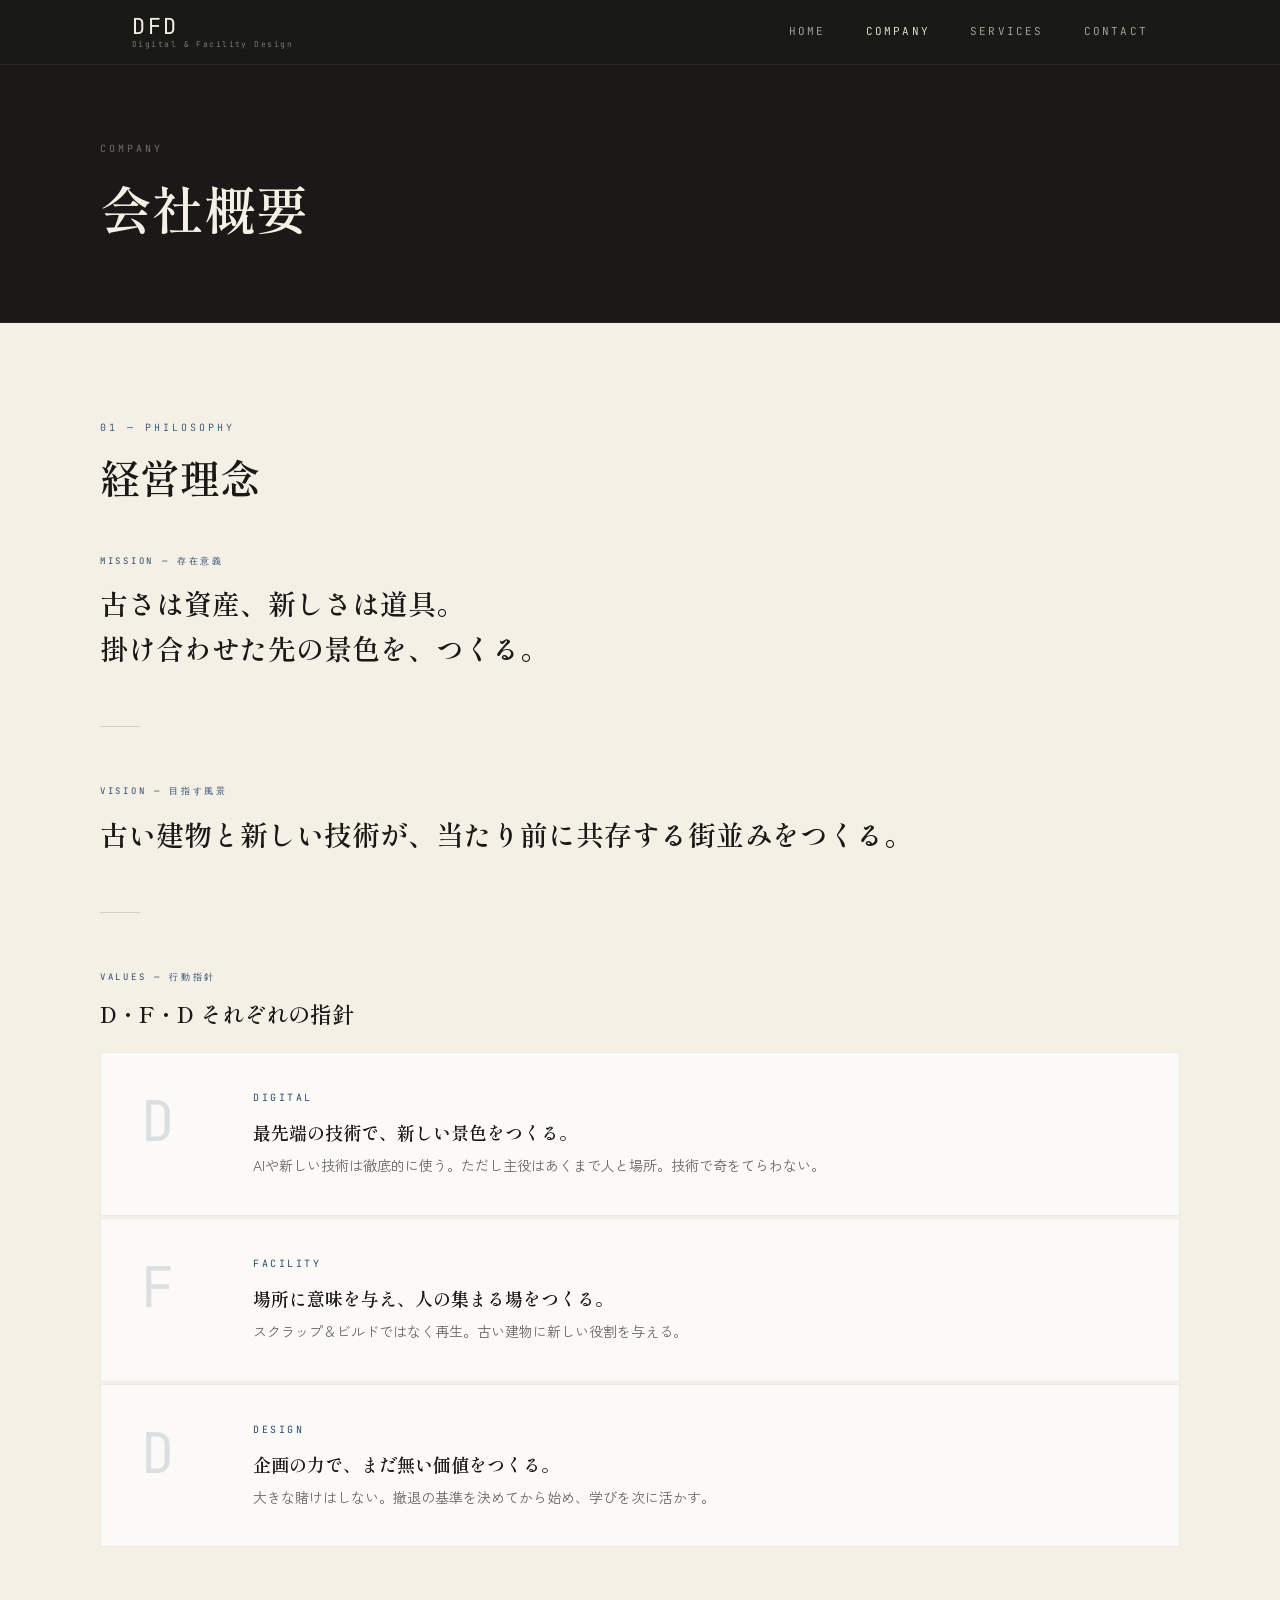
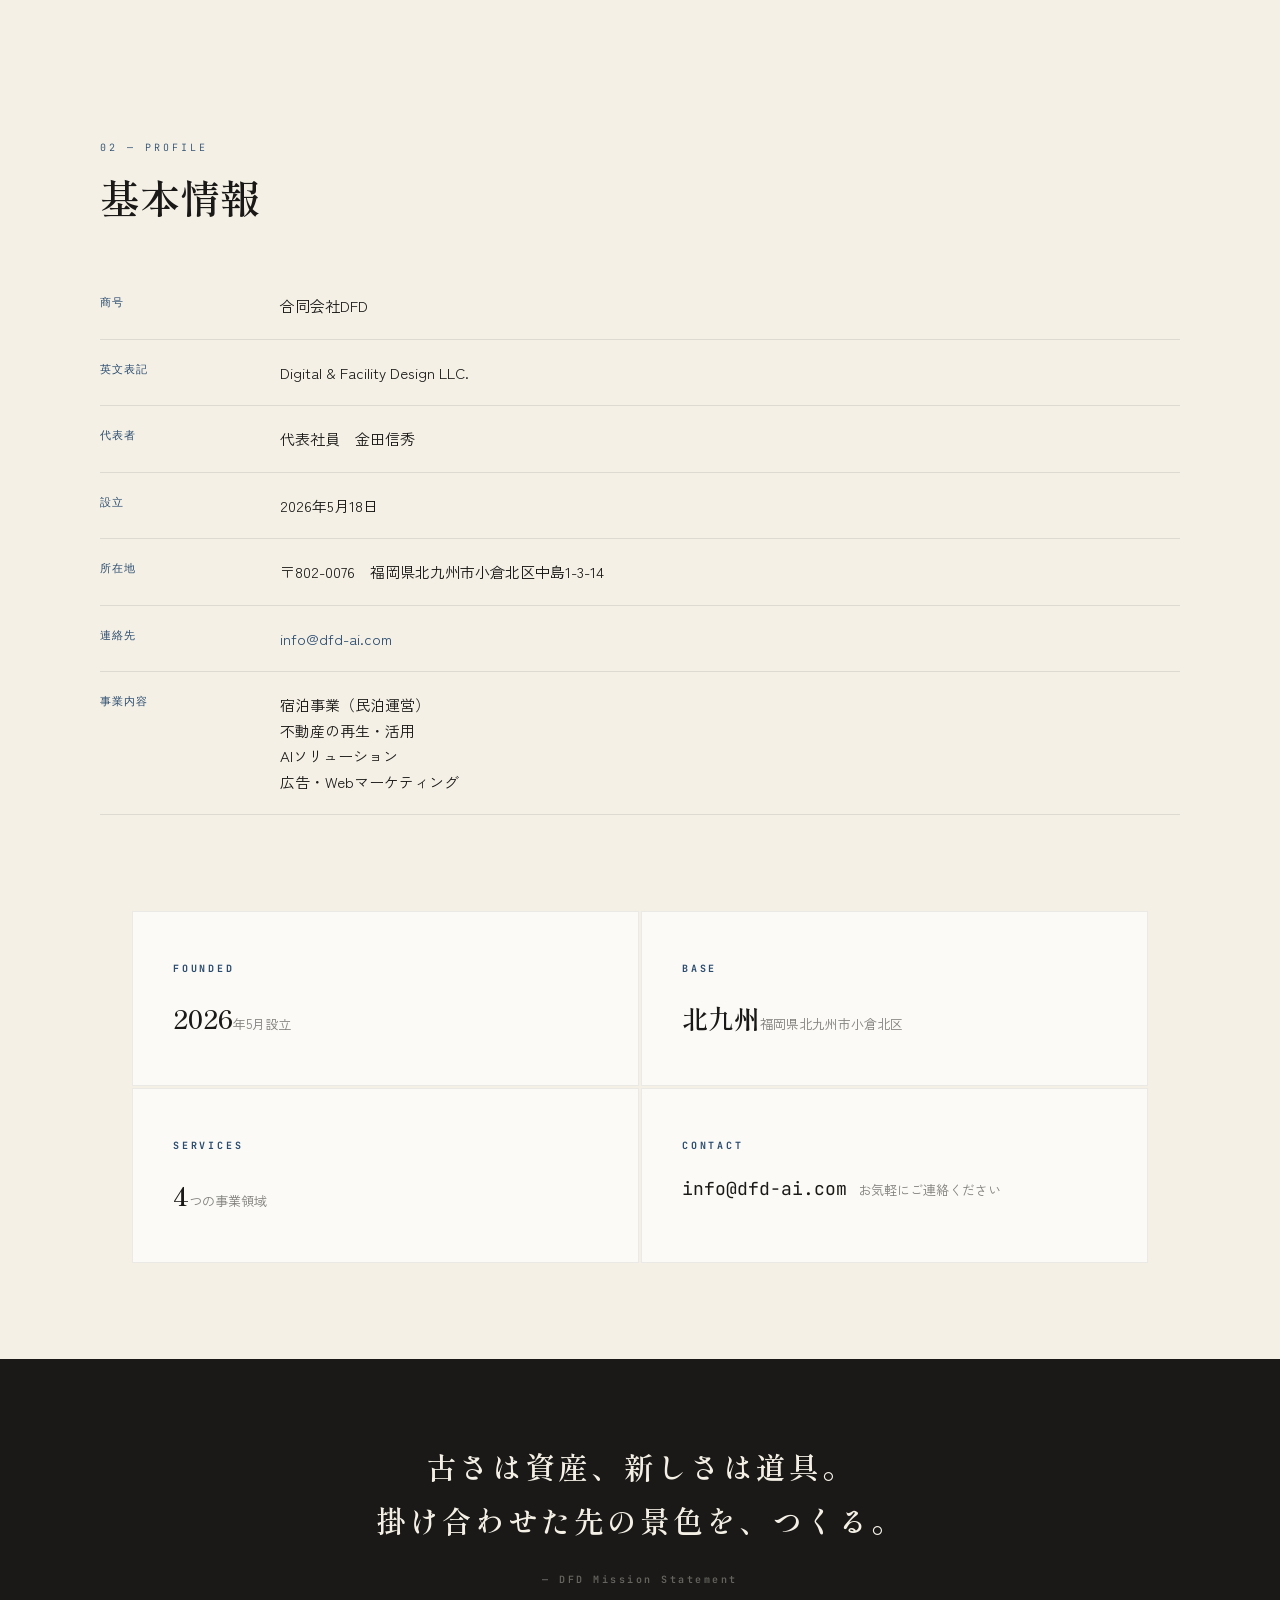
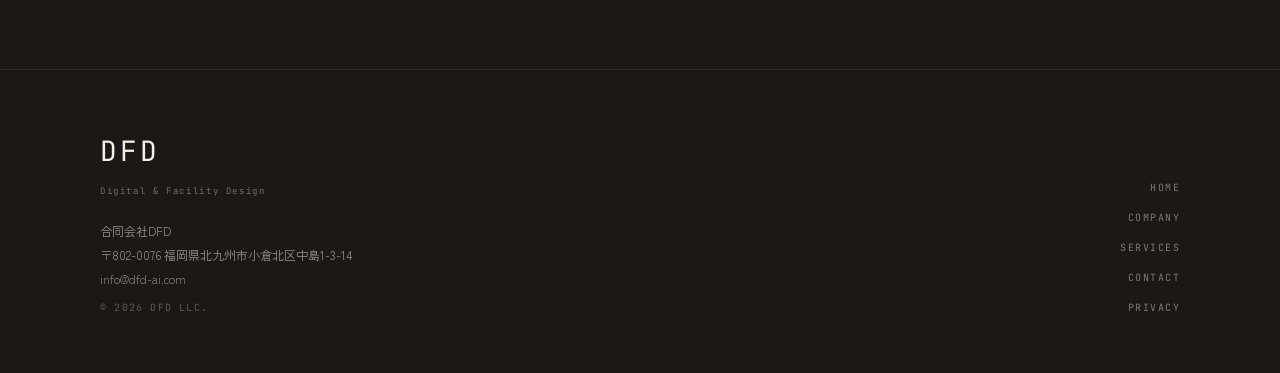
==== commit 4d5a7d94: "feat: 経営理念・コピーを新メッセージに全面改訂 - メインコピーを「古さは資産、新しさは道具。掛け合わせた先の景色を、つくる。」に統一 - ヒーローを縦書き2列（右→左の読み順）に変更、サブコピ" ====
--- a/company.html
+++ b/company.html
@@ -9,7 +9,7 @@
   <!-- OGP -->
   <meta property="og:type"        content="article">
   <meta property="og:title"       content="会社概要 — 合同会社DFD">
-  <meta property="og:description" content="合同会社DFDの会社概要。北九州市を拠点に、民泊・不動産再生・AIソリューション・Webマーケティングを手がけます。">
+  <meta property="og:description" content="古さは資産、新しさは道具。掛け合わせた先の景色を、つくる。合同会社DFDの会社概要・経営理念。">
   <meta property="og:url"         content="https://dfd-ai.com/company.html">
   <meta property="og:image"       content="https://dfd-ai.com/ogp.png">
   <meta name="twitter:card"       content="summary_large_image">
@@ -158,8 +158,18 @@
       font-size: 18px;
       font-weight: 600;
       color: var(--sumi);
-      margin-bottom: 10px;
+      margin-bottom: 6px;
       line-height: 1.5;
+    }
+
+    .value-en {
+      font-family: var(--font-mono);
+      font-size: 10px;
+      font-weight: 400;
+      letter-spacing: 0.25em;
+      text-transform: uppercase;
+      color: var(--aitetsu);
+      margin-bottom: 12px;
     }
 
     .value-body {
@@ -228,7 +238,7 @@
     <!-- ミッション -->
     <div class="phil-block fade-in">
       <p class="phil-block-label">Mission — 存在意義</p>
-      <p class="phil-block-text">北九州から、人が集まる場所をつくる。</p>
+      <p class="phil-block-text">古さは資産、新しさは道具。<br>掛け合わせた先の景色を、つくる。</p>
     </div>
 
     <div class="phil-sep" aria-hidden="true"></div>
@@ -249,21 +259,24 @@
         <div class="value-item">
           <div class="value-letter" aria-hidden="true">D</div>
           <div class="value-content">
-            <p class="value-title">道具は最先端、商いは誠実に。</p>
+            <p class="value-en">Digital</p>
+            <p class="value-title">最先端の技術で、新しい景色をつくる。</p>
             <p class="value-body">AIや新しい技術は徹底的に使う。ただし主役はあくまで人と場所。技術で奇をてらわない。</p>
           </div>
         </div>
         <div class="value-item">
           <div class="value-letter" aria-hidden="true">F</div>
           <div class="value-content">
-            <p class="value-title">壊さず、活かす。</p>
+            <p class="value-en">Facility</p>
+            <p class="value-title">場所に意味を与え、人の集まる場をつくる。</p>
             <p class="value-body">スクラップ＆ビルドではなく再生。古い建物に新しい役割を与える。</p>
           </div>
         </div>
         <div class="value-item">
           <div class="value-letter" aria-hidden="true">D</div>
           <div class="value-content">
-            <p class="value-title">小さく試し、早く学ぶ。</p>
+            <p class="value-en">Design</p>
+            <p class="value-title">企画の力で、まだ無い価値をつくる。</p>
             <p class="value-body">大きな賭けはしない。撤退の基準を決めてから始め、学びを次に活かす。</p>
           </div>
         </div>
@@ -346,8 +359,8 @@
 <!-- ミッション -->
 <div class="mission-band">
   <blockquote class="fade-in">
-    北九州から、人が集まる場所をつくる。<br>
-    AIと空間設計で、新しい価値をつくる。
+    古さは資産、新しさは道具。<br>
+    掛け合わせた先の景色を、つくる。
     <cite>— DFD Mission Statement</cite>
   </blockquote>
 </div>
